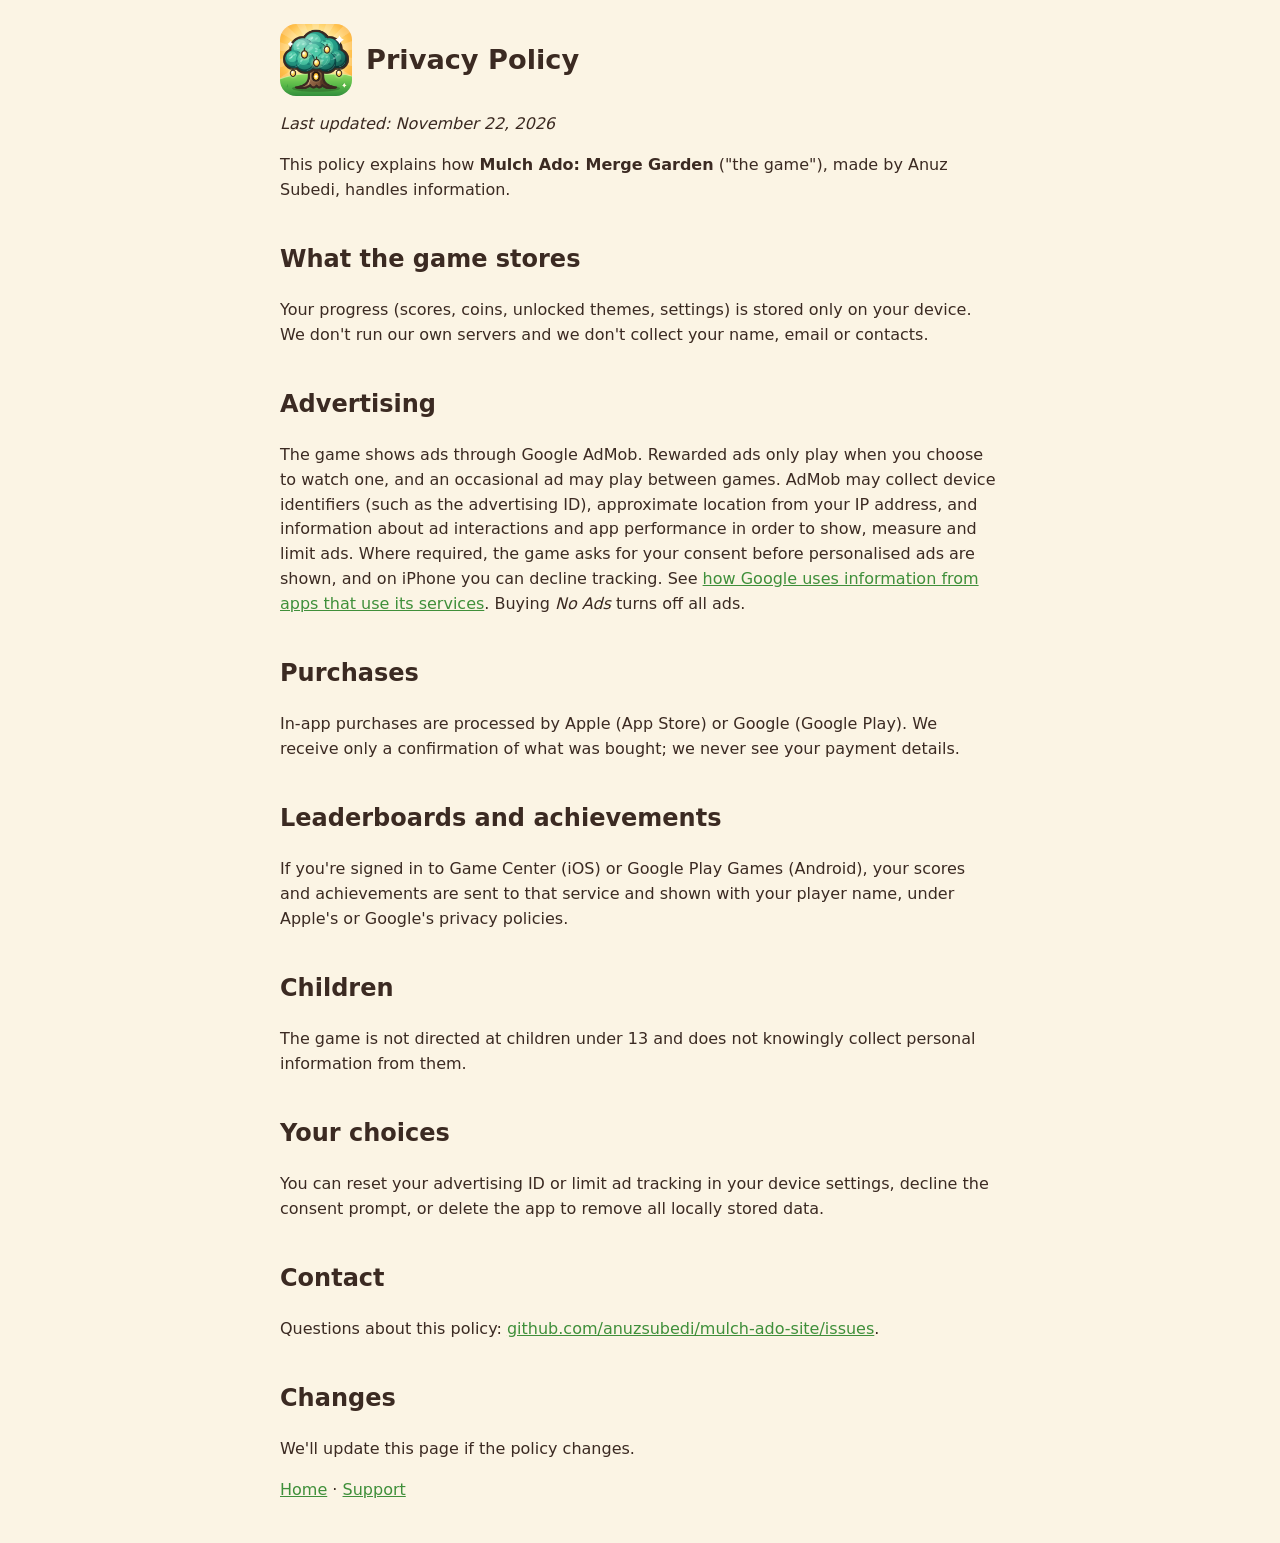
==== privacy.html @ 4530758e "Mulch Ado site: home, support and privacy policy" ====
<!doctype html><html lang="en"><head><meta charset="utf-8"><meta name="viewport" content="width=device-width,initial-scale=1"><title>Mulch Ado Privacy Policy</title><link rel="stylesheet" href="style.css"></head><body>
<header><img src="icon.png" alt=""><h1>Privacy Policy</h1></header>
<p><i>Last updated: November 22, 2026</i></p>
<p>This policy explains how <b>Mulch Ado: Merge Garden</b> ("the game"), made by Anuz Subedi, handles information.</p>
<h2>What the game stores</h2>
<p>Your progress (scores, coins, unlocked themes, settings) is stored only on your device. We don't run our own servers and we don't collect your name, email or contacts.</p>
<h2>Advertising</h2>
<p>The game shows ads through Google AdMob. Rewarded ads only play when you choose to watch one, and an occasional ad may play between games. AdMob may collect device identifiers (such as the advertising ID), approximate location from your IP address, and information about ad interactions and app performance in order to show, measure and limit ads. Where required, the game asks for your consent before personalised ads are shown, and on iPhone you can decline tracking. See <a href="https://policies.google.com/technologies/partner-sites">how Google uses information from apps that use its services</a>. Buying <i>No Ads</i> turns off all ads.</p>
<h2>Purchases</h2>
<p>In-app purchases are processed by Apple (App Store) or Google (Google Play). We receive only a confirmation of what was bought; we never see your payment details.</p>
<h2>Leaderboards and achievements</h2>
<p>If you're signed in to Game Center (iOS) or Google Play Games (Android), your scores and achievements are sent to that service and shown with your player name, under Apple's or Google's privacy policies.</p>
<h2>Children</h2>
<p>The game is not directed at children under 13 and does not knowingly collect personal information from them.</p>
<h2>Your choices</h2>
<p>You can reset your advertising ID or limit ad tracking in your device settings, decline the consent prompt, or delete the app to remove all locally stored data.</p>
<h2>Contact</h2>
<p>Questions about this policy: <a href="https://github.com/anuzsubedi/mulch-ado-site/issues">github.com/anuzsubedi/mulch-ado-site/issues</a>.</p>
<h2>Changes</h2>
<p>We'll update this page if the policy changes.</p>
<p><a href="index.html">Home</a> · <a href="support.html">Support</a></p>
</body></html>
---- style.css ----
body{font-family:-apple-system,system-ui,"Segoe UI",sans-serif;max-width:720px;margin:0 auto;padding:24px 16px;background:#fbf4e4;color:#3b2a22;line-height:1.55}
header{display:flex;align-items:center;gap:14px}header img{width:72px;height:72px;border-radius:16px}
h1{margin:0;font-size:1.7em}h2{margin-top:1.6em}a{color:#3f8f3a}footer{margin-top:3em;font-size:.9em;opacity:.75}
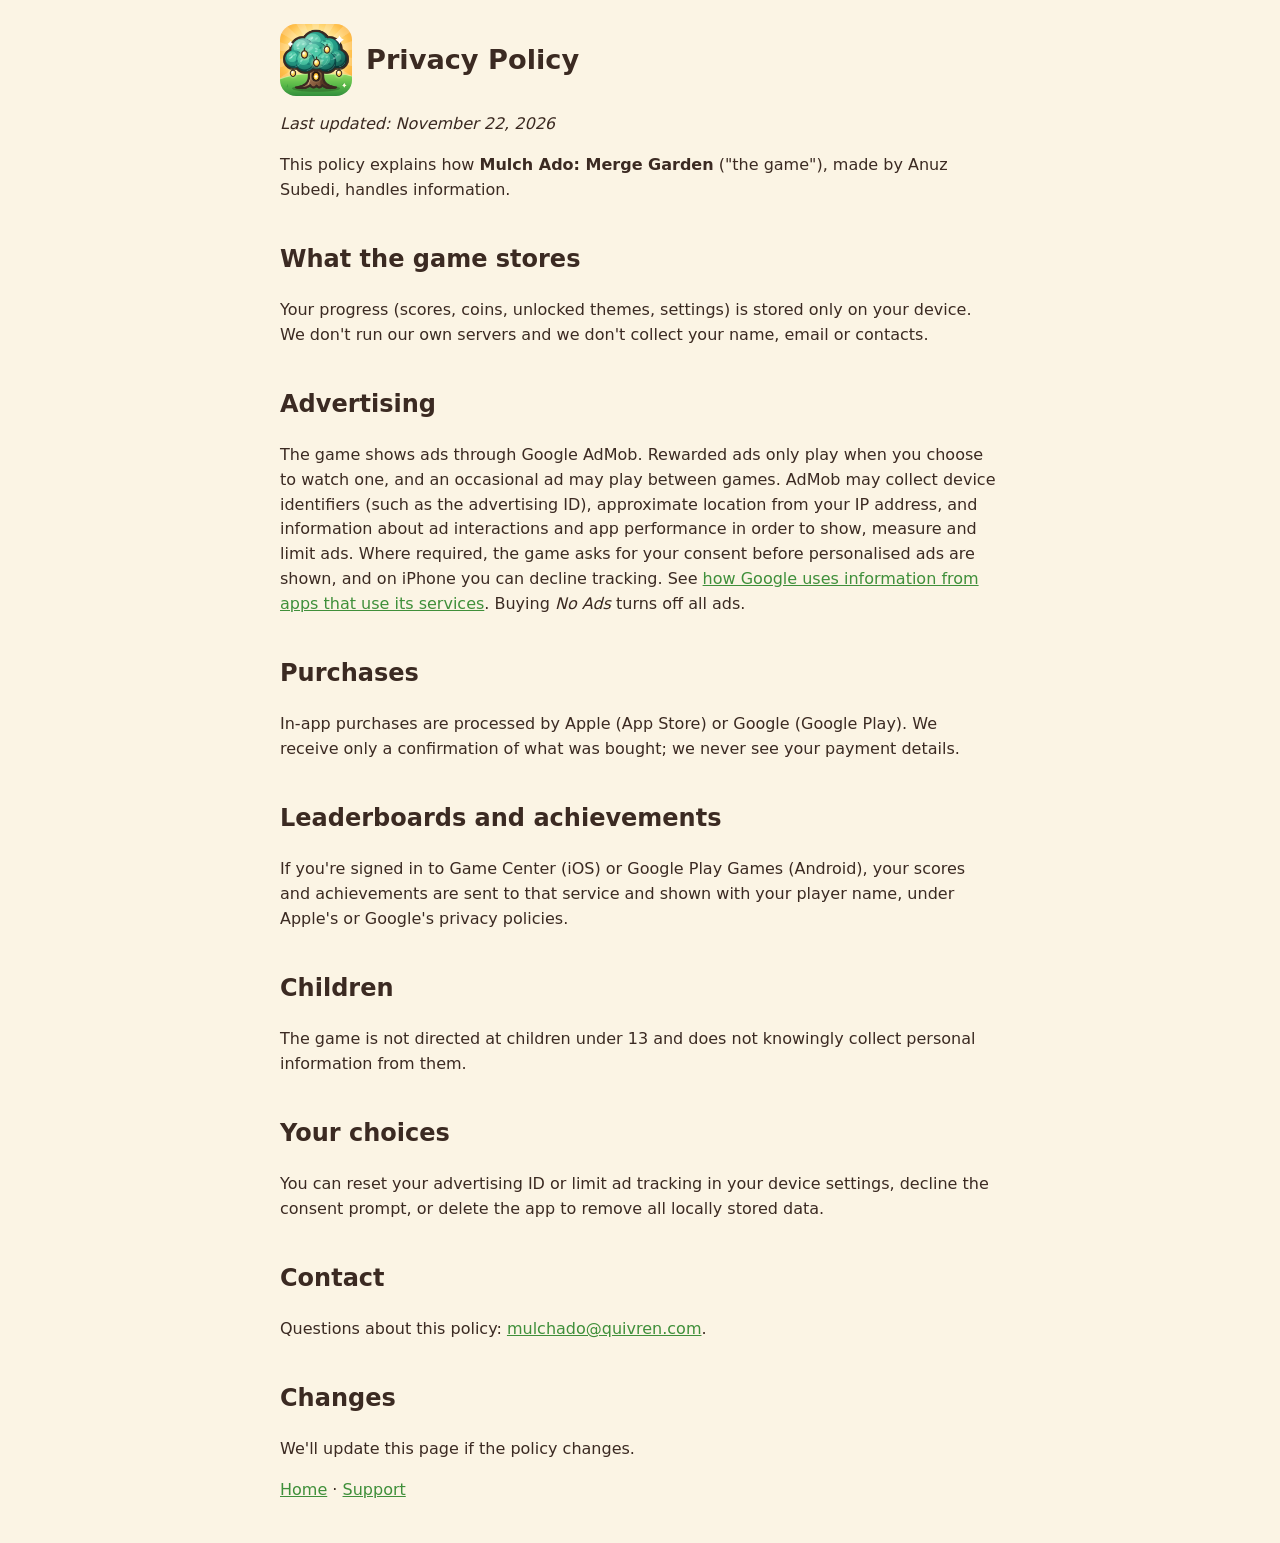
==== commit 33e90498: "Contact email mulchado@quivren.com" ====
--- a/privacy.html
+++ b/privacy.html
@@ -15,7 +15,7 @@
 <h2>Your choices</h2>
 <p>You can reset your advertising ID or limit ad tracking in your device settings, decline the consent prompt, or delete the app to remove all locally stored data.</p>
 <h2>Contact</h2>
-<p>Questions about this policy: <a href="https://github.com/anuzsubedi/mulch-ado-site/issues">github.com/anuzsubedi/mulch-ado-site/issues</a>.</p>
+<p>Questions about this policy: <a href="mailto:mulchado@quivren.com">mulchado@quivren.com</a>.</p>
 <h2>Changes</h2>
 <p>We'll update this page if the policy changes.</p>
 <p><a href="index.html">Home</a> · <a href="support.html">Support</a></p>
